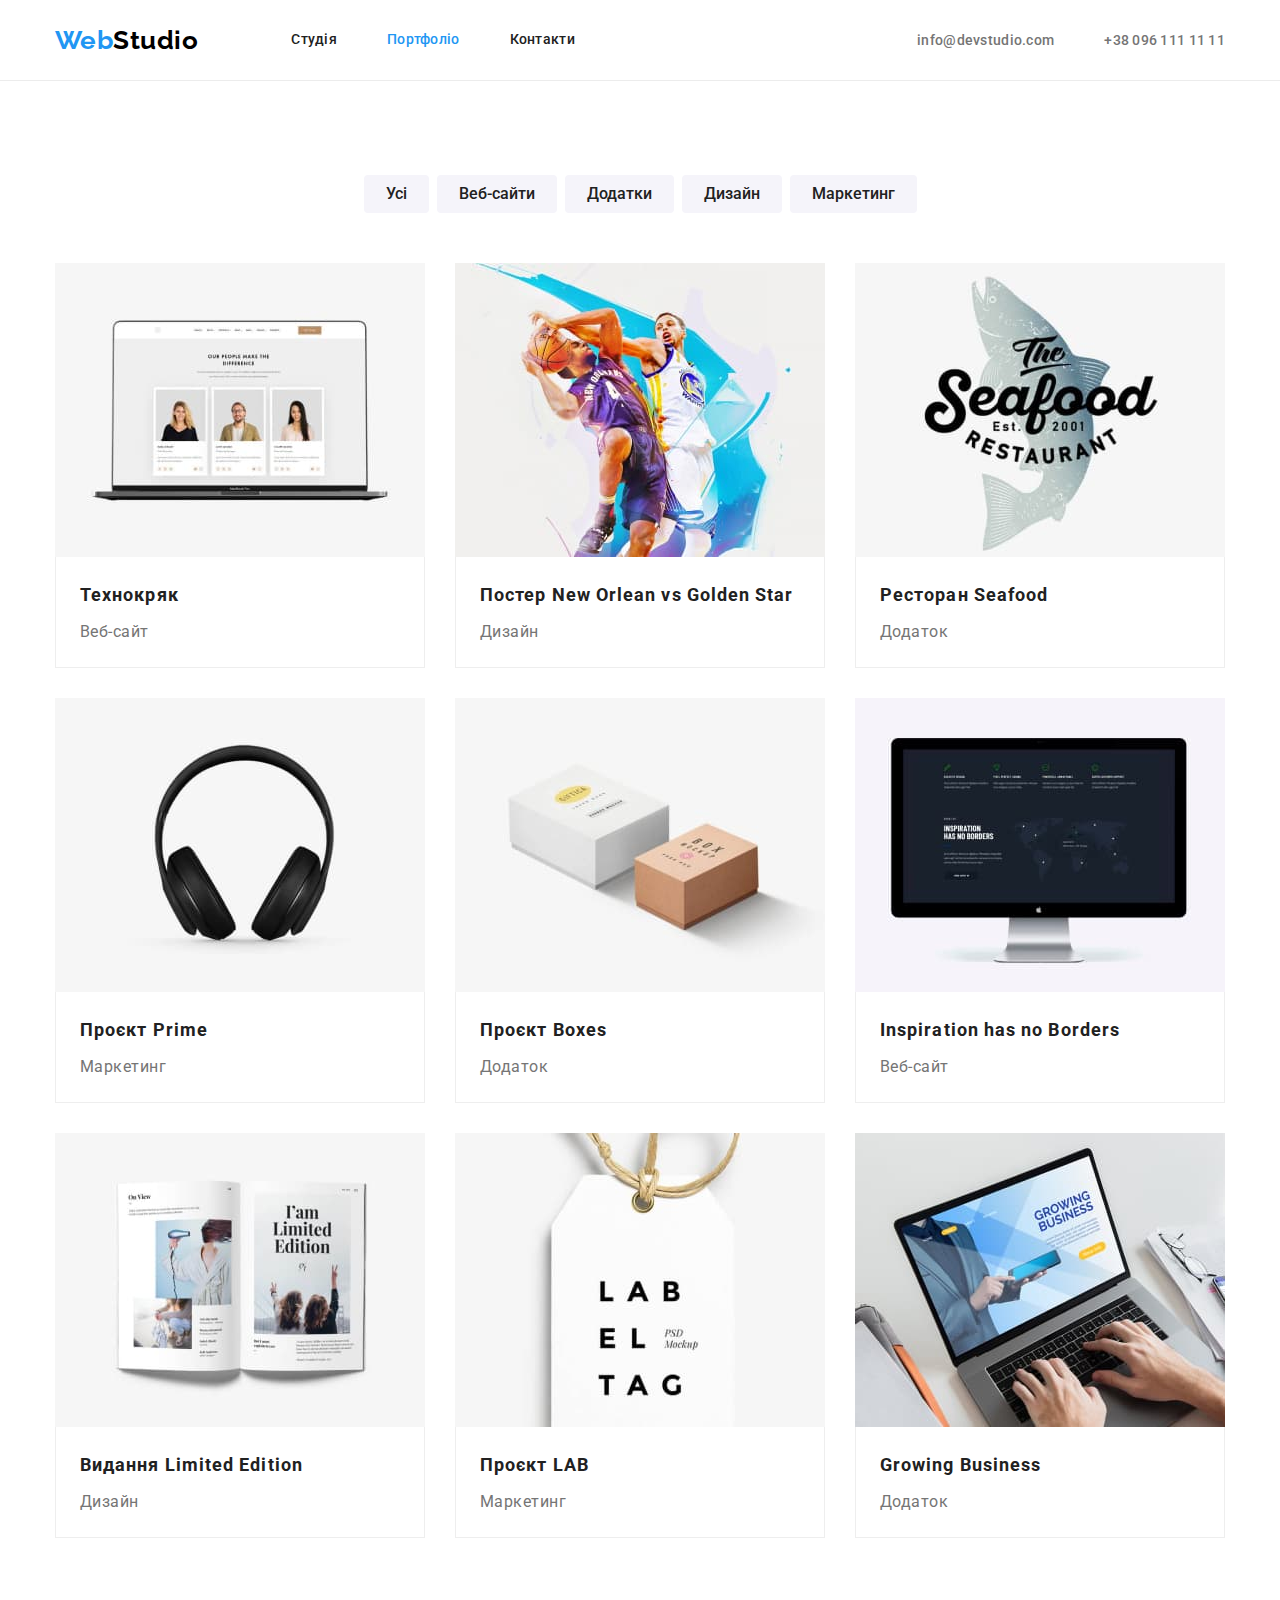
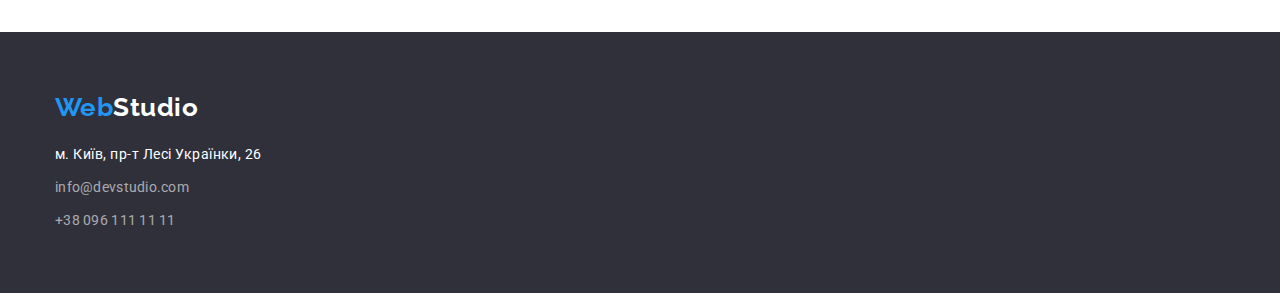
==== portfolio.html @ 047c9979 "Initial commit" ====
<!DOCTYPE html>
<html lang="uk">

<head>
    <meta charset="utf-8" />
    <meta http-equiv="X-UA-Compatible" content="IE=edge" />
    <title>Web Studio (Version 2.1)</title>
    <meta name="viewport" content="width=device-width, initial-scale=1" />
    <link rel="preconnect" href="https://fonts.googleapis.com">
    <link rel="preconnect" href="https://fonts.gstatic.com" crossorigin>
    <link
        href="https://fonts.googleapis.com/css2?family=Raleway:wght@700&family=Roboto:wght@400;500;700;900&display=swap"
        rel="stylesheet">
    <link rel="stylesheet"
        href="https://cdnjs.cloudflare.com/ajax/libs/modern-normalize/1.0.0/modern-normalize.min.css" />
    <link rel="stylesheet" href="./css/styles.css" />

</head>

<body>
    <!-- шапка -->
    <header class="page-header">
        <div class="container">
            <!-- Навігація по сайту -->
            <nav class="nav">
                <a href="./index.html" class="logo"><span class="logo-accent">Web</span>Studio</a>
                <ul class="site-nav">
                    <li class="item"><a href="./index.html" class="link">Студія</a></li>
                    <li class="item"><a href="./portfolio.html" class="link current">Портфоліо</a></li>
                    <li class="item"><a href="#" class="link">Контакти</a></li>
                </ul>
            </nav>
            <ul class="contacts-list">
                <li class="item"><a href="mailto:info@devstudio.com" class="contacts">info@devstudio.com</a></li>
                <li class="item"><a href="tel:+38 096 111 11 11" class="contacts">+38 096 111 11 11</a></li>
            </ul>
        </div>
    </header>
    <main>
        <section class="projects">
            <div class="container">
                <h1 class="visually-hidden">Projects</h1>
                <ul class="filter">
                    <li class="item"><button type="button" class="filter-button">Усі</button></li>
                    <li class="item"><button type="button" class="filter-button">Веб-сайти</button></li>
                    <li class="item"><button type="button" class="filter-button">Додатки</button></li>
                    <li class="item"><button type="button" class="filter-button">Дизайн</button></li>
                    <li class="item"><button type="button" class="filter-button">Маркетинг</button></li>
                </ul>
                <ul class="projects-list">
                    <li class="projects-item"><img src="./images/project1.jpg" alt="ноутбук з відкритим вебсайтом"
                            width="370">
                        <div class="projects-discription">
                            <h2 class="title">Технокряк</h2>
                            <p class="text">Веб-сайт</p>
                        </div>
                    </li>
                    <li class="projects-item"><img src="./images/project2.jpg" alt="2 баскетболісти" width="370">
                        <div class="projects-discription">
                            <h2 class="title">Постер New Orlean vs Golden Star</h2>
                            <p class="text">Дизайн</p>
                        </div>
                    </li>
                    <li class="projects-item"><img src="./images/project3.jpg" alt="лого рибного ресторану" width="370">
                        <div class="projects-discription">
                            <h2 class="title">Ресторан Seafood</h2>
                            <p class="text">Додаток</p>
                        </div>
                    </li>
                    <li class="projects-item"><img src="./images/project4.jpg" alt="навушники" width="370">
                        <div class="projects-discription">
                            <h2 class="title">Проєкт Prime</h2>
                            <p class="text">Маркетинг</p>
                        </div>
                    </li>
                    <li class="projects-item"><img src="./images/project5.jpg" alt="2 коробки" width="370">
                        <div class="projects-discription">
                            <h2 class="title">Проєкт Boxes</h2>
                            <p class="text">Додаток</p>
                        </div>
                    </li>
                    <li class="projects-item"><img src="./images/project6.jpg" alt="компьютер Apple" width="370">
                        <div class="projects-discription">
                            <h2 class="title">Inspiration has no Borders</h2>
                            <p class="text">Веб-сайт</p>
                        </div>
                    </li>
                    <li class="projects-item"><img src="./images/project7.jpg" alt="відкрита книга" width="370">
                        <div class="projects-discription">
                            <h2 class="title">Видання Limited Edition</h2>
                            <p class="text">Дизайн</p>
                        </div>
                    </li>
                    <li class="projects-item"><img src="./images/project8.jpg" alt="етикетка від одягу" width="370">
                        <div class="projects-discription">
                            <h2 class="title">Проєкт LAB</h2>
                            <p class="text">Маркетинг</p>
                        </div>
                    </li>
                    <li class="projects-item"><img src="./images/project9.jpg" alt="людина працює на ноутбуці"
                            width="370">
                        <div class="projects-discription">
                            <h2 class="title">Growing Business</h2>
                            <p class="text">Додаток</p>
                        </div>
                    </li>
                </ul>
            </div>
        </section>
    </main>
    <!-- футер -->
    <footer class="page-footer">
        <div class="container">
            <a href="./index.html" class="logo"><span class="logo-accent">Web</span>Studio</a>
            <address>
                <ul class="address-list">
                    <li class="item"><a href="https://goo.gl/maps/CPtrU1FHBa2aNyZL9" class="location" target="_blank"
                            rel="noopener noreferrer nofollow">м. Київ, пр-т Лесі Українки, 26</a></li>
                    <li class="item"><a href="mailto:info@devstudio.com" class="contacts">info@devstudio.com</a></li>
                    <li class="item"><a href="tel:+38 096 111 11 11" class="contacts">+38 096 111 11 11</a></li>
                </ul>
            </address>
        </div>
    </footer>
</body>

</html>
---- css/styles.css ----
/*   Для проверки границ блока:
outline: 2px dotted gray;
  background-color:tomato; */

:root {
  --primary-text-color: #757575;
  --main-light-color: #ffffff;
  --main-dark-color: #212121;
  --accent-color: #2196f3;
  --background-color: #ffffff;
  --section-background-color: #2f303a;
  --secondary-bcg-color: #f5f4fa;
}
body {
  background-color: var(--background-color);
  color: var(--primary-text-color);
  font-family: 'Roboto', sans-serif;
  font-weight: 400;
  letter-spacing: 0.03em;
}
/* Общие для всех */

h1,
h2,
h3,
h4,
h5,
h6,
p,
ul,
li {
  padding: 0;
  margin: 0;
}
a {
  text-decoration: none;
}
img {
  display: block;
  max-width: 100%;
  height: auto;
}
ul {
  list-style: none;
}
.title {
  color: var(--main-dark-color);
}
.section-title {
  color: var(--main-dark-color);
  font-weight: 700;
  font-size: 36px;
  line-height: 1.17;
  text-align: center;
}
.visually-hidden {
  position: absolute;
  white-space: nowrap;
  width: 1px;
  height: 1px;
  overflow: hidden;
  border: 0;
  padding: 0;
  clip: rect(0 0 0 0);
  clip-path: inset(50%);
  margin: -1px;
}
.section {
  padding: 94px 0;
}
.container {
  width: 1200px;
  padding: 0 15px;
  margin: 0 auto;
}

/* Header */
.page-header {
  border-bottom: 1px solid #ececec;
}

.logo {
  color: #000000;
  font-family: 'Raleway';
  font-weight: 700;
  font-size: 26px;
  line-height: 1.19;
  margin-right: 93px;
}
.logo-accent {
  color: var(--accent-color);
}
/* Site nav */
.page-header .container {
  display: flex;
  align-items: center;
  justify-content: space-between;
}
.nav {
  display: flex;
  align-items: center;
}
.site-nav {
  display: flex;
  align-items: center;
}
.site-nav .item:not(:last-child) {
  margin-right: 50px;
}
.site-nav .link {
  display: block;
  padding-top: 32px;
  padding-bottom: 32px;

  color: var(--main-dark-color);
  font-weight: 500;
  font-size: 14px;
  line-height: 1.14;
  letter-spacing: 0.02em;
}
.site-nav .link:hover,
.site-nav .link:focus {
  color: var(--accent-color);
}
.site-nav .link.current {
  color: var(--accent-color);
}
/* Контакты */
.contacts-list {
  display: flex;
}
.contacts-list .item:not(:last-child) {
  margin-right: 50px;
}
.contacts {
  color: var(--primary-text-color);
  font-weight: 500;
  font-size: 14px;
  line-height: 1.14;
  letter-spacing: 0.02em;
}
.contacts:hover,
.contacts:focus {
  color: var(--accent-color);
}

/* Секция-герой */
.hero .container {
  padding-top: 200px;
  padding-bottom: 200px;
}
.hero {
  text-align: center;
  background-color: var(--section-background-color);
  background-image: linear-gradient(to right, rgba(47, 48, 58, 0.4), rgba(47, 48, 58, 0.4)),
    url(../images/hero1.jpg);
  background-repeat: no-repeat;
  background-position: center;
}
.hero-title {
  color: var(--main-light-color);
  font-weight: 900;
  font-size: 44px;
  line-height: 1.36;
  letter-spacing: 0.06em;
  text-transform: uppercase;
  margin-left: auto;
  margin-right: auto;
  margin-bottom: 30px;
  width: 696px;
}
.hero-btn {
  padding: 10px 32px;
  color: var(--main-light-color);
  background-color: var(--accent-color);
  border: 0;
  box-shadow: 0px 4px 4px rgba(0, 0, 0, 0.15);
  border-radius: 4px;
  cursor: pointer;
  font-family: inherit;
  font-weight: 700;
  font-size: 16px;
  line-height: 1.88;
  letter-spacing: 0.06em;
}
.hero-btn:hover,
.hero-btn:focus {
  color: var(--main-light-color);
  background: #188ce8;
  box-shadow: 0px 4px 4px rgba(0, 0, 0, 0.15);
  border-radius: 4px;
}

/* Наші переваги (benefits) */
/* .benefits .container {
  padding-top: 94px;
  padding-bottom: 94px;
} */
.benefits-list {
  display: flex;
  align-items: flex-start;
}
.benefits-list .item {
  margin-right: 30px;
  flex-basis: calc((100% - 90px) / 4);
}

.benefits-list .item:last-child {
  margin-right: 0;
}

.benefits .title {
  font-weight: 700;
  font-size: 14px;
  line-height: 1.14;
  text-transform: uppercase;
  margin-bottom: 10px;
}
.benefits-text {
  font-size: 14px;
  line-height: 1.7;
}

/* Чем занимаемся (features) */
.features {
  padding-top: 0;
}
.features .container {
  text-align: center;
}
.features-list {
  display: flex;
}
.features-list .item {
  flex-basis: calc((100% - 60px) / 3);
}
.features-list .item:not(:last-child) {
  margin-right: 30px;
}
.features .section-title {
  margin-bottom: 50px;
}

/* team */
.team {
  background-color: var(--secondary-bcg-color);
}
.team .container {
  text-align: center;
}
.team-list {
  display: flex;
  align-items: center;
}
.team .section-title {
  margin-bottom: 50px;
}
.team-member {
  background: var(--background-color);
  box-shadow: 0px 1px 3px rgba(0, 0, 0, 0.12), 0px 1px 1px rgba(0, 0, 0, 0.14),
    0px 2px 1px rgba(0, 0, 0, 0.2);
  border-radius: 0px 0px 4px 4px;
  flex-basis: calc((100% - 90px) / 4);
}
.team-member:not(:last-child) {
  margin-right: 30px;
}
.team-description {
  padding: 30px 0px;
}
.team-member .title {
  font-weight: 500;
  font-size: 16px;
  line-height: 1.18;
  margin-bottom: 10px;
}
.team-member-text {
  font-size: 16px;
  line-height: 1.18;
}

/* Футер */
footer {
  background-color: var(--section-background-color);
}
.page-footer {
  padding-top: 60px;
  padding-bottom: 60px;
}
footer .logo {
  color: var(--main-light-color);
  display: block;
  margin-bottom: 20px;
}
.address-list .item:not(:last-child) {
  margin-bottom: 9px;
}
address .contacts {
  font-style: normal;
  font-weight: 400;
  font-size: 14px;
  line-height: 1.71;
  color: rgba(255, 255, 255, 0.6);
}
.location {
  font-style: normal;
  font-size: 14px;
  line-height: 1.71;
  color: var(--main-light-color);
}
.location:hover,
.location:focus {
  color: var(--accent-color);
}

/* Стили для portfolio.html */
.projects {
  padding: 94px 0;
}
.projects .filter {
  display: flex;
  justify-content: center;
  margin-bottom: 50px;
}
.filter .item:not(:last-child) {
  margin-right: 8px;
}

.filter-button {
  background-color: var(--secondary-bcg-color);
  color: var(--main-dark-color);
  border: 0;
  cursor: pointer;
  font-family: inherit;
  font-weight: 500;
  font-size: 16px;
  line-height: 1.62;
  text-align: center;
  background: var(--secondary-bcg-color);
  border-radius: 4px;
  padding: 6px 22px;
}

.filter-button:hover,
.filter-button:focus,
.filter-button.current {
  background-color: var(--accent-color);
  color: var(--main-light-color);
  box-shadow: 0px 3px 1px rgba(0, 0, 0, 0.1), 0px 1px 2px rgba(0, 0, 0, 0.08),
    0px 2px 2px rgba(0, 0, 0, 0.12);
  border-radius: 4px;
}
.projects-list {
  display: flex;
  flex-wrap: wrap;
  gap: 30px;
}
.projects-item {
  flex-basis: calc((100% - 60px) / 3);
}
.projects-discription {
  padding: 20px 24px;
  border: 1px solid #eeeeee;
  border-top: 0;
}
.projects .title {
  font-weight: 700;
  font-size: 18px;
  line-height: 2;
  letter-spacing: 0.06em;
  margin-bottom: 4px;
}
.projects .text {
  font-size: 16px;
  line-height: 1.88;
}
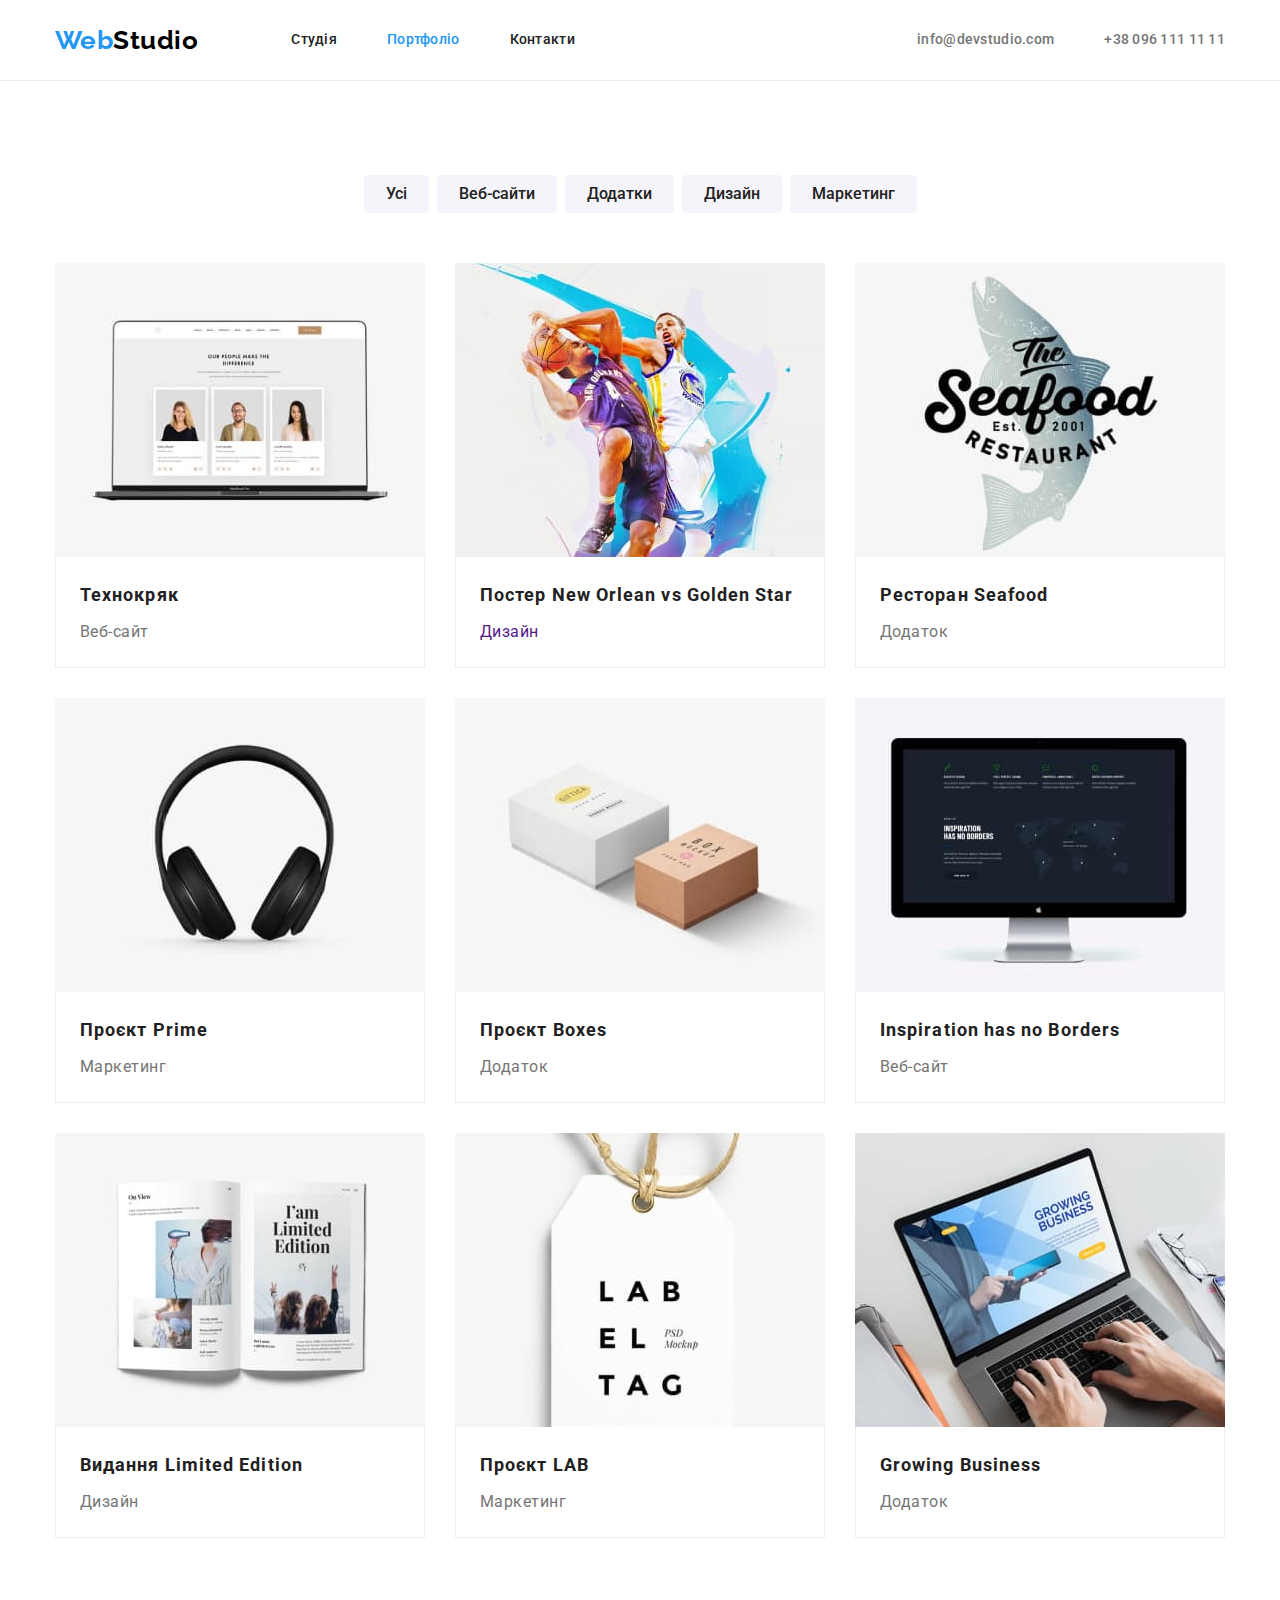
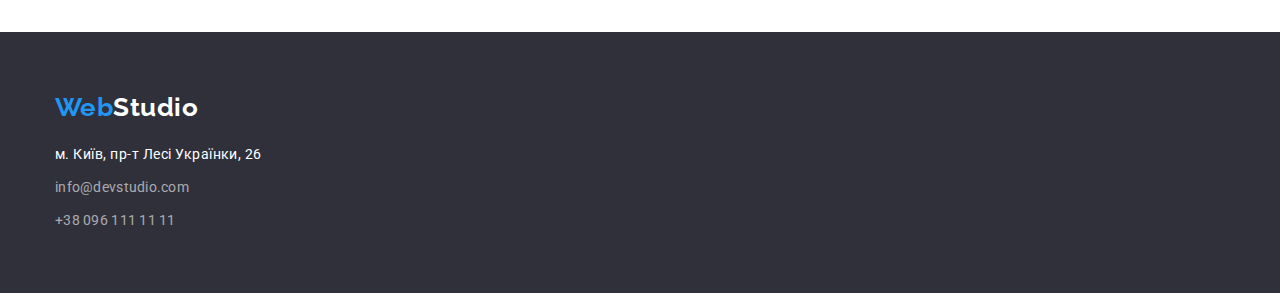
==== commit b2c8cafa: "сделал шапку" ====
--- a/portfolio.html
+++ b/portfolio.html
@@ -48,24 +48,29 @@
                     <li class="item"><button type="button" class="filter-button">Маркетинг</button></li>
                 </ul>
                 <ul class="projects-list">
-                    <li class="projects-item"><img src="./images/project1.jpg" alt="ноутбук з відкритим вебсайтом"
-                            width="370">
-                        <div class="projects-discription">
-                            <h2 class="title">Технокряк</h2>
-                            <p class="text">Веб-сайт</p>
-                        </div>
+                    <li class="projects-item"><a href="" class="projects-link"><img src="./images/project1.jpg"
+                                alt="ноутбук з відкритим вебсайтом" width="370">
+                            <div class="projects-discription">
+                                <h2 class="title">Технокряк</h2>
+                                <p class="text">Веб-сайт</p>
+                            </div>
+                        </a>
                     </li>
-                    <li class="projects-item"><img src="./images/project2.jpg" alt="2 баскетболісти" width="370">
-                        <div class="projects-discription">
-                            <h2 class="title">Постер New Orlean vs Golden Star</h2>
-                            <p class="text">Дизайн</p>
-                        </div>
+                    <li class="projects-item"><a href="" class=""><img src="./images/project2.jpg" alt="2 баскетболісти"
+                                width="370">
+                            <div class="projects-discription">
+                                <h2 class="title">Постер New Orlean vs Golden Star</h2>
+                                <p class="text">Дизайн</p>
+                            </div>
+                        </a>
                     </li>
-                    <li class="projects-item"><img src="./images/project3.jpg" alt="лого рибного ресторану" width="370">
-                        <div class="projects-discription">
-                            <h2 class="title">Ресторан Seafood</h2>
-                            <p class="text">Додаток</p>
-                        </div>
+                    <li class="projects-item"><a href="" class="projects-link"><img src="./images/project3.jpg"
+                                alt="лого рибного ресторану" width="370">
+                            <div class="projects-discription">
+                                <h2 class="title">Ресторан Seafood</h2>
+                                <p class="text">Додаток</p>
+                            </div>
+                        </a>
                     </li>
                     <li class="projects-item"><img src="./images/project4.jpg" alt="навушники" width="370">
                         <div class="projects-discription">
--- a/css/styles.css
+++ b/css/styles.css
@@ -133,15 +133,20 @@
   margin-right: 50px;
 }
 .contacts {
+  display: flex;
+  align-items: center;
   color: var(--primary-text-color);
   font-weight: 500;
   font-size: 14px;
   line-height: 1.14;
   letter-spacing: 0.02em;
+  gap: 10px;
+  fill: currentColor;
 }
 .contacts:hover,
 .contacts:focus {
   color: var(--accent-color);
+  fill: currentColor;
 }
 
 /* Секция-герой */
@@ -154,7 +159,12 @@
   background-color: var(--section-background-color);
   background-image: linear-gradient(to right, rgba(47, 48, 58, 0.4), rgba(47, 48, 58, 0.4)),
     url(../images/hero1.jpg);
+  max-width: 1600px;
+  height: 600px;
+  margin-left: auto;
+  margin-right: auto;
   background-repeat: no-repeat;
+  background-size: cover;
   background-position: center;
 }
 .hero-title {
@@ -192,10 +202,6 @@
 }
 
 /* Наші переваги (benefits) */
-/* .benefits .container {
-  padding-top: 94px;
-  padding-bottom: 94px;
-} */
 .benefits-list {
   display: flex;
   align-items: flex-start;
@@ -204,7 +210,19 @@
   margin-right: 30px;
   flex-basis: calc((100% - 90px) / 4);
 }
-
+.benefits-list .item::before {
+  display: block;
+  content: '';
+  height: 120px;
+  padding: 25px 100px;
+  background-color: var(--secondary-bcg-color);
+  background-repeat: no-repeat;
+  background-position: center;
+}
+
+.icon-antenna::before {
+  background-image: url('../images/icons.svg#icon-antenna1');
+}
 .benefits-list .item:last-child {
   margin-right: 0;
 }
@@ -266,7 +284,7 @@
   margin-right: 30px;
 }
 .team-description {
-  padding: 30px 0px;
+  padding: 30px 32px;
 }
 .team-member .title {
   font-weight: 500;
@@ -277,6 +295,59 @@
 .team-member-text {
   font-size: 16px;
   line-height: 1.18;
+  margin-bottom: 16px;
+}
+
+.soc-list {
+  display: flex;
+  justify-content: center;
+  gap: 10px;
+}
+.soc-link {
+  width: 44px;
+  height: 44px;
+  display: flex;
+  align-items: center;
+  justify-content: center;
+  border-radius: 50%;
+  color: #afb1b8;
+  background-color: var(--main-light-color);
+}
+
+.soc-icon {
+  fill: currentColor;
+}
+.soc-link:hover {
+  background-color: var(--accent-color);
+  color: var(--main-light-color);
+}
+
+/* Постійні клієнти */
+
+.clients .section-title {
+  margin-bottom: 50px;
+}
+.clients-list {
+  display: flex;
+  gap: 30px;
+}
+.clients-item {
+  width: calc((100% - 150px) / 6);
+}
+.clients-link {
+  width: 100%;
+  height: 92px;
+  display: flex;
+  color: #afb1b8;
+  border: 1px solid #afb1b8;
+  border-radius: 4px;
+}
+.clients-icon {
+  fill: currentColor;
+}
+.clients-link:hover {
+  border-color: var(--accent-color);
+  color: var(--accent-color);
 }
 
 /* Футер */
@@ -311,6 +382,44 @@
 .location:hover,
 .location:focus {
   color: var(--accent-color);
+}
+.page-footer-contacts {
+  display: block;
+}
+.page-footer-soc-block {
+  margin-left: 70px;
+  display: block;
+}
+.soc-links-title {
+  font-style: normal;
+  font-weight: 700;
+  font-size: 14px;
+  line-height: 1.14;
+  text-transform: uppercase;
+  color: var(--main-light-color);
+  align-items: baseline;
+}
+.page-footer .soc-list {
+  display: flex;
+  justify-content: center;
+  gap: 10px;
+  align-items: baseline;
+}
+.page-footer .soc-link {
+  width: 44px;
+  height: 44px;
+  display: flex;
+  align-items: center;
+  justify-content: center;
+  border-radius: 50%;
+  color: var(--main-light-color);
+  background-color: rgba(255, 255, 255, 0.1);
+}
+.page-footer .soc-icon {
+  fill: currentColor;
+}
+.page-footer .soc-link:hover {
+  background-color: var(--accent-color);
 }
 
 /* Стили для portfolio.html */
@@ -358,6 +467,15 @@
 .projects-item {
   flex-basis: calc((100% - 60px) / 3);
 }
+.projects-link {
+  display: block;
+  background: #ffffff;
+  color: var(--primary-text-color);
+}
+.projects-link:hover {
+  box-shadow: 0px 1px 1px rgba(0, 0, 0, 0.12), 0px 4px 4px rgba(0, 0, 0, 0.06),
+    1px 4px 6px rgba(0, 0, 0, 0.16);
+}
 .projects-discription {
   padding: 20px 24px;
   border: 1px solid #eeeeee;
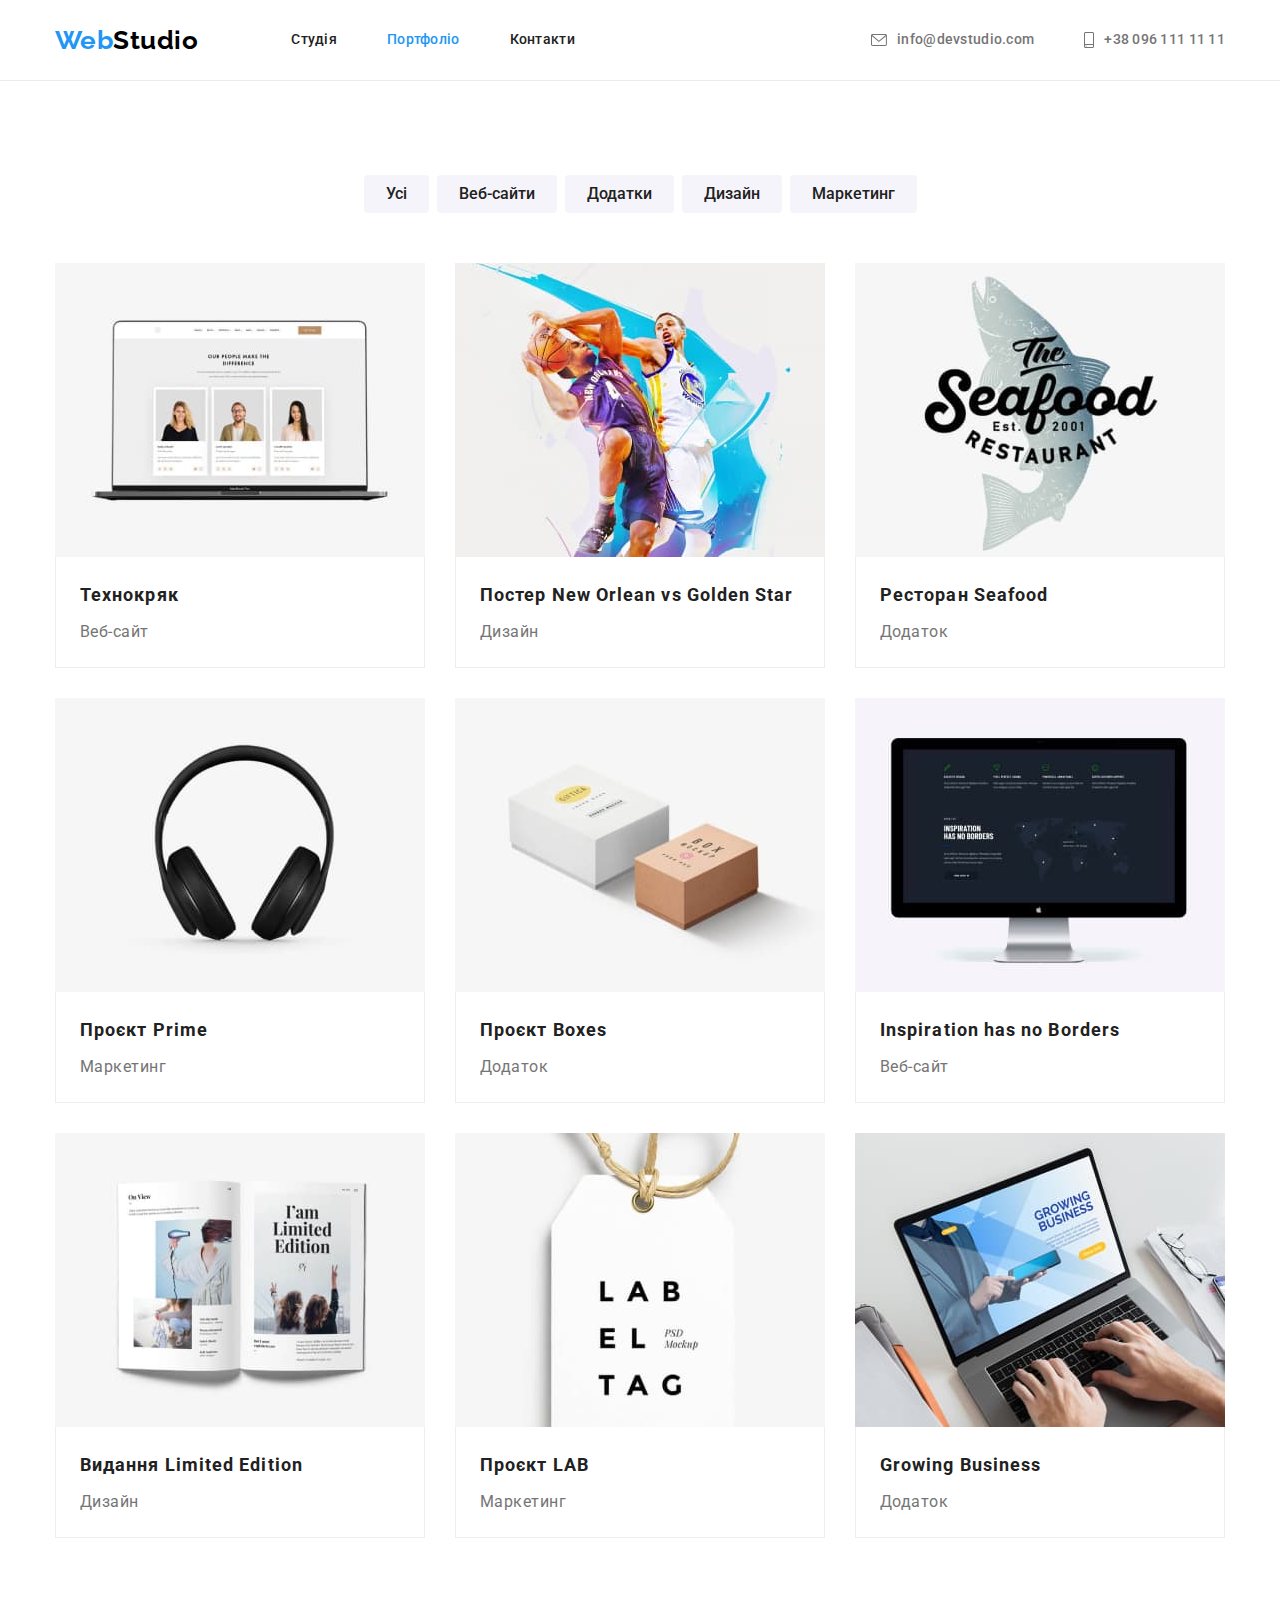
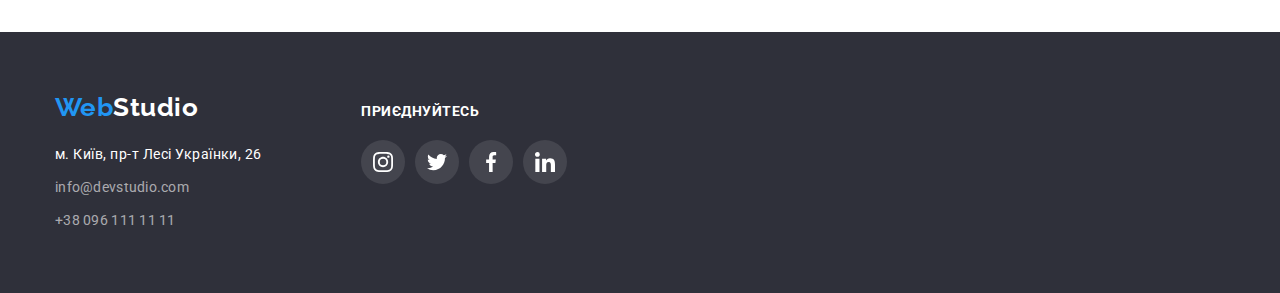
==== commit 888e5e0e: "Готово дз4" ====
--- a/portfolio.html
+++ b/portfolio.html
@@ -31,8 +31,14 @@
                 </ul>
             </nav>
             <ul class="contacts-list">
-                <li class="item"><a href="mailto:info@devstudio.com" class="contacts">info@devstudio.com</a></li>
-                <li class="item"><a href="tel:+38 096 111 11 11" class="contacts">+38 096 111 11 11</a></li>
+                <li class="item"><a href="mailto:info@devstudio.com" class="contacts">
+                        <svg width="16" height="12">
+                            <use href="./images/icons.svg#icon-envelope"></use>
+                        </svg>info@devstudio.com
+                    </a></li>
+                <li class="item"><a href="tel:+38 096 111 11 11" class="contacts"><svg width="10" height="16">
+                            <use href="./images/icons.svg#icon-smartphone"></use>
+                        </svg>+38 096 111 11 11</a></li>
             </ul>
         </div>
     </header>
@@ -56,8 +62,8 @@
                             </div>
                         </a>
                     </li>
-                    <li class="projects-item"><a href="" class=""><img src="./images/project2.jpg" alt="2 баскетболісти"
-                                width="370">
+                    <li class="projects-item"><a href="" class="projects-link"><img src="./images/project2.jpg"
+                                alt="2 баскетболісти" width="370">
                             <div class="projects-discription">
                                 <h2 class="title">Постер New Orlean vs Golden Star</h2>
                                 <p class="text">Дизайн</p>
@@ -72,42 +78,53 @@
                             </div>
                         </a>
                     </li>
-                    <li class="projects-item"><img src="./images/project4.jpg" alt="навушники" width="370">
-                        <div class="projects-discription">
-                            <h2 class="title">Проєкт Prime</h2>
-                            <p class="text">Маркетинг</p>
-                        </div>
+                    <li class="projects-item"><a href="" class="projects-link"><img src="./images/project4.jpg"
+                                alt="навушники" width="370">
+                            <div class="projects-discription">
+                                <h2 class="title">Проєкт Prime</h2>
+                                <p class="text">Маркетинг</p>
+                            </div>
+                        </a>
                     </li>
-                    <li class="projects-item"><img src="./images/project5.jpg" alt="2 коробки" width="370">
-                        <div class="projects-discription">
-                            <h2 class="title">Проєкт Boxes</h2>
-                            <p class="text">Додаток</p>
-                        </div>
+                    <li class="projects-item"><a href="" class="projects-link"><img src="./images/project5.jpg"
+                                alt="2 коробки" width="370">
+                            <div class="projects-discription">
+                                <h2 class="title">Проєкт Boxes</h2>
+                                <p class="text">Додаток</p>
+                            </div>
+                        </a>
                     </li>
-                    <li class="projects-item"><img src="./images/project6.jpg" alt="компьютер Apple" width="370">
-                        <div class="projects-discription">
-                            <h2 class="title">Inspiration has no Borders</h2>
-                            <p class="text">Веб-сайт</p>
-                        </div>
+                    <li class="projects-item"><a href="" class="projects-link"><img src="./images/project6.jpg"
+                                alt="компьютер Apple" width="370">
+                            <div class="projects-discription">
+                                <h2 class="title">Inspiration has no Borders</h2>
+                                <p class="text">Веб-сайт</p>
+                            </div>
+                        </a>
                     </li>
-                    <li class="projects-item"><img src="./images/project7.jpg" alt="відкрита книга" width="370">
-                        <div class="projects-discription">
-                            <h2 class="title">Видання Limited Edition</h2>
-                            <p class="text">Дизайн</p>
-                        </div>
+                    <li class="projects-item"><a href="" class="projects-link"><img src="./images/project7.jpg"
+                                alt="відкрита книга" width="370">
+                            <div class="projects-discription">
+                                <h2 class="title">Видання Limited Edition</h2>
+                                <p class="text">Дизайн</p>
+                            </div>
+                        </a>
                     </li>
-                    <li class="projects-item"><img src="./images/project8.jpg" alt="етикетка від одягу" width="370">
-                        <div class="projects-discription">
-                            <h2 class="title">Проєкт LAB</h2>
-                            <p class="text">Маркетинг</p>
-                        </div>
+                    <li class="projects-item"><a href="" class="projects-link"><img src="./images/project8.jpg"
+                                alt="етикетка від одягу" width="370">
+                            <div class="projects-discription">
+                                <h2 class="title">Проєкт LAB</h2>
+                                <p class="text">Маркетинг</p>
+                            </div>
+                        </a>
                     </li>
-                    <li class="projects-item"><img src="./images/project9.jpg" alt="людина працює на ноутбуці"
-                            width="370">
-                        <div class="projects-discription">
-                            <h2 class="title">Growing Business</h2>
-                            <p class="text">Додаток</p>
-                        </div>
+                    <li class="projects-item"><a href="" class="projects-link"><img src="./images/project9.jpg"
+                                alt="людина працює на ноутбуці" width="370">
+                            <div class="projects-discription">
+                                <h2 class="title">Growing Business</h2>
+                                <p class="text">Додаток</p>
+                            </div>
+                        </a>
                     </li>
                 </ul>
             </div>
@@ -116,15 +133,38 @@
     <!-- футер -->
     <footer class="page-footer">
         <div class="container">
-            <a href="./index.html" class="logo"><span class="logo-accent">Web</span>Studio</a>
-            <address>
-                <ul class="address-list">
-                    <li class="item"><a href="https://goo.gl/maps/CPtrU1FHBa2aNyZL9" class="location" target="_blank"
-                            rel="noopener noreferrer nofollow">м. Київ, пр-т Лесі Українки, 26</a></li>
-                    <li class="item"><a href="mailto:info@devstudio.com" class="contacts">info@devstudio.com</a></li>
-                    <li class="item"><a href="tel:+38 096 111 11 11" class="contacts">+38 096 111 11 11</a></li>
-                </ul>
-            </address>
+            <div class="footer-div">
+                <div class="page-footer-contacts">
+                    <a href="./index.html" class="logo"><span class="logo-accent">Web</span>Studio</a>
+                    <address>
+                        <ul class="address-list">
+                            <li class="item"><a href="https://goo.gl/maps/CPtrU1FHBa2aNyZL9" class="location"
+                                    target="_blank" rel="noopener noreferrer nofollow">м. Київ, пр-т Лесі Українки,
+                                    26</a>
+                            </li>
+                            <li class="item"><a href="mailto:info@devstudio.com" class="contacts">info@devstudio.com</a>
+                            </li>
+                            <li class="item"><a href="tel:+38 096 111 11 11" class="contacts">+38 096 111 11 11</a></li>
+                        </ul>
+                    </address>
+                </div>
+                <div class="page-footer-soc-block">
+                    <p class="soc-links-title">приєднуйтесь</p>
+                    <ul class="soc-list">
+                        <li class="soc-item"><a href="" class="soc-link"><svg class="soc-icon" width="20" height="20">
+                                    <use href="./images/icons.svg#icon-instagram"></use>
+                                </svg> </a></li>
+                        <li class="soc-item"><a href="" class="soc-link"><svg class="soc-icon" width="20" height="20">
+                                    <use href="./images/icons.svg#icon-twitter"></use>
+                                </svg> </a></li>
+                        <li class="soc-item"><a href="" class="soc-link"><svg class="soc-icon" width="20" height="20">
+                                    <use href="./images/icons.svg#icon-facebook"></use>
+                                </svg> </a></li>
+                        <li class="soc-item"><a href="" class="soc-link"><svg class="soc-icon" width="20" height="20">
+                                    <use href="./images/icons.svg#icon-linkedin"></use>
+                                </svg> </a></li>
+                </div>
+            </div>
         </div>
     </footer>
 </body>
--- a/css/styles.css
+++ b/css/styles.css
@@ -210,19 +210,16 @@
   margin-right: 30px;
   flex-basis: calc((100% - 90px) / 4);
 }
-.benefits-list .item::before {
-  display: block;
-  content: '';
+.benefits-icon {
+  display: block;
   height: 120px;
   padding: 25px 100px;
   background-color: var(--secondary-bcg-color);
   background-repeat: no-repeat;
   background-position: center;
-}
-
-.icon-antenna::before {
-  background-image: url('../images/icons.svg#icon-antenna1');
-}
+  margin-bottom: 30px;
+}
+
 .benefits-list .item:last-child {
   margin-right: 0;
 }
@@ -385,10 +382,14 @@
 }
 .page-footer-contacts {
   display: block;
+  margin-right: 70px;
 }
 .page-footer-soc-block {
-  margin-left: 70px;
-  display: block;
+  display: block;
+}
+.footer-div {
+  display: flex;
+  align-items: baseline;
 }
 .soc-links-title {
   font-style: normal;
@@ -397,13 +398,11 @@
   line-height: 1.14;
   text-transform: uppercase;
   color: var(--main-light-color);
-  align-items: baseline;
+  margin-bottom: 20px;
 }
 .page-footer .soc-list {
   display: flex;
-  justify-content: center;
   gap: 10px;
-  align-items: baseline;
 }
 .page-footer .soc-link {
   width: 44px;
